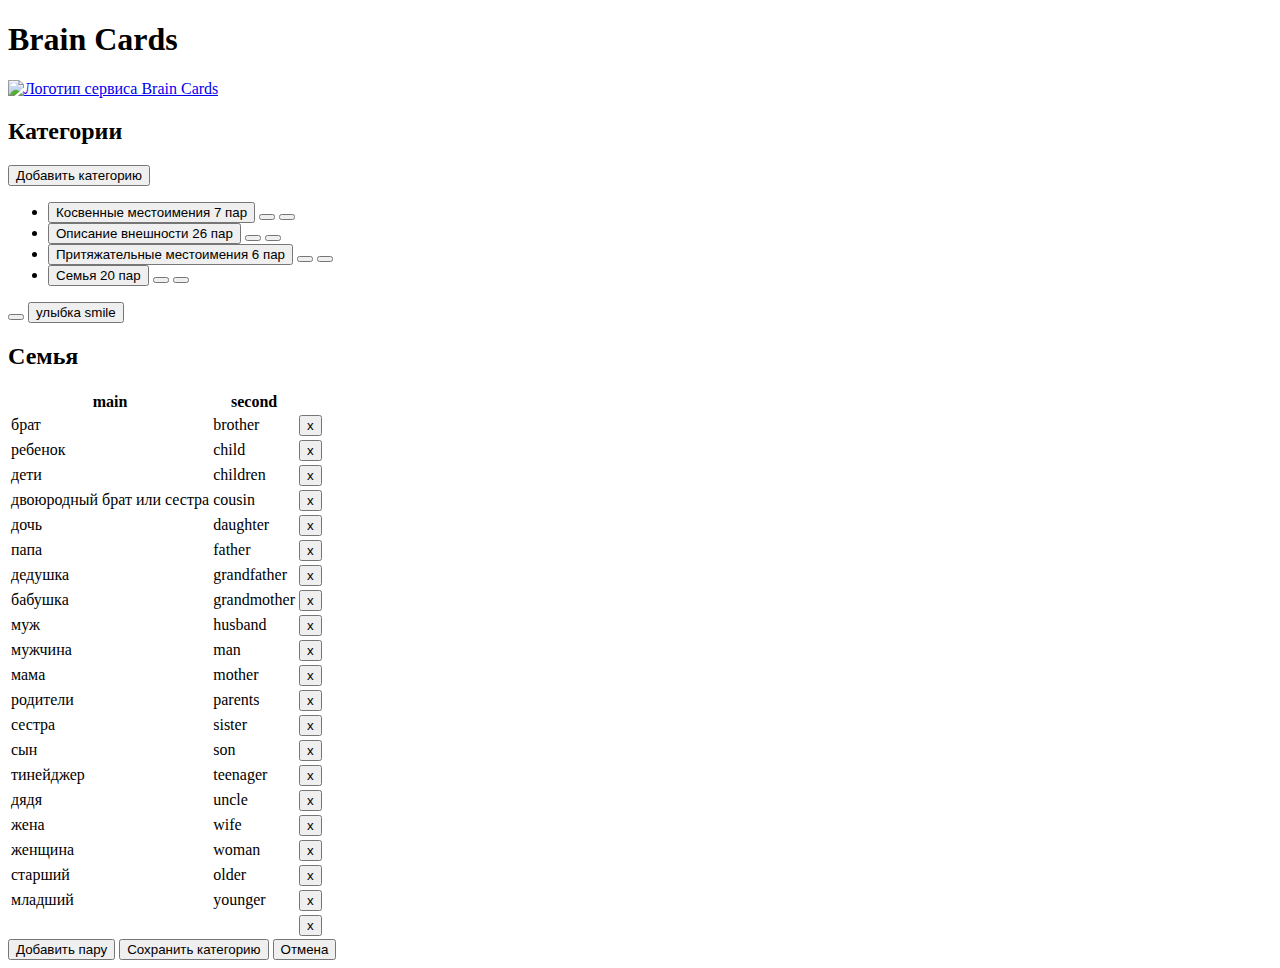
==== src/index copy.html @ df12809b "Init" ====
<!DOCTYPE html>
<html lang="ru">

<head>
  <meta charset="UTF-8">
  <meta http-equiv="X-UA-Compatible" content="IE=edge">
  <meta name="viewport" content="width=device-width, initial-scale=1.0">
  <title>Brain Cards</title>
  <link rel="stylesheet" href="css/normalize.css">
  <link rel="stylesheet" href="css/style.css">
</head>

<body>
  <h1 class="visually-hidden">Brain Cards</h1>
  <header class="header">
    <div class="container header__container">
      <a class="header__logo-link" href="#">
        <img class="header__logo" src="img/logo.svg" alt="Логотип сервиса Brain Cards">
      </a>
      <h2 class="header__subtitle">Категории</h2>
      <button class="header__btn">Добавить категорию</button>
    </div>
  </header>

  <main id="app">
    <section class="category section-offset">
      <div class="container">
        <ul class="category__list">
          <li class="category__item" data-id="bc2iv1cwi6ht">
            <button class="category__card">
              <span class="category__title">Косвенные местоимения</span>
              <span class="category__pairs">7 пар</span>
            </button>
            <button class="category__btn category__edit" aria-label="редактировать"></button>
            <button class="category__btn category__del" aria-label="удалить"></button>
          </li>

          <li class="category__item" data-id="bcbop5qmm9sy">
            <button class="category__card">
              <span class="category__title">Описание внешности</span>
              <span class="category__pairs">26 пар</span>
            </button>
            <button class="category__btn category__edit" aria-label="редактировать"></button>
            <button class="category__btn category__del" aria-label="удалить"></button>
          </li>

          <li class="category__item" data-id="bc93pfmb4nhw">
            <button class="category__card">
              <span class="category__title">Притяжательные местоимения</span>
              <span class="category__pairs">6 пар</span>
            </button>
            <button class="category__btn category__edit" aria-label="редактировать"></button>
            <button class="category__btn category__del" aria-label="удалить"></button>
          </li>

          <li class="category__item" data-id="bczp358gktzy">
            <button class="category__card">
              <span class="category__title">Семья</span>
              <span class="category__pairs">20 пар</span>
            </button>
            <button class="category__btn category__edit" aria-label="редактировать"></button>
            <button class="category__btn category__del" aria-label="удалить"></button>
          </li>
        </ul>
      </div>
    </section>

    <section class="card section-offset">
      <div class="container card__container">
        <button class="card__return" aria-label="Возврат к категориям"></button>
        <button class="card__item">
          <span class="card__front">улыбка</span>
          <span class="card__back">smile</span>
        </button>
      </div>
    </section>

    <section class="edit section-offset">
      <div class="container edit__container">
        <h2 class="edit__title" contenteditable="true" title="Можно редактировать">Семья</h2>
        <table class="edit__table table">
          <thead>
            <tr>
              <th class="table__cell">main</th>
              <th class="table__cell">second</th>
              <th class="table__cell"></th>
            </tr>
          </thead>
          <tbody>
            <tr>
              <td class="table__cell table__cell_one" contenteditable="true">брат</td>
              <td class="table__cell table__cell_two" contenteditable="true">brother</td>
              <td class="table__cell"><button class="table__del">x</button></td>
            </tr>
            <tr>
              <td class="table__cell table__cell_one" contenteditable="true">ребенок</td>
              <td class="table__cell table__cell_two" contenteditable="true">child</td>
              <td class="table__cell"><button class="table__del">x</button></td>
            </tr>
            <tr>
              <td class="table__cell table__cell_one" contenteditable="true">дети</td>
              <td class="table__cell table__cell_two" contenteditable="true">children</td>
              <td class="table__cell"><button class="table__del">x</button></td>
            </tr>
            <tr>
              <td class="table__cell table__cell_one" contenteditable="true">двоюродный брат или сестра</td>
              <td class="table__cell table__cell_two" contenteditable="true">cousin</td>
              <td class="table__cell"><button class="table__del">x</button></td>
            </tr>
            <tr>
              <td class="table__cell table__cell_one" contenteditable="true">дочь</td>
              <td class="table__cell table__cell_two" contenteditable="true">daughter</td>
              <td class="table__cell"><button class="table__del">x</button></td>
            </tr>
            <tr>
              <td class="table__cell table__cell_one" contenteditable="true">папа</td>
              <td class="table__cell table__cell_two" contenteditable="true">father</td>
              <td class="table__cell"><button class="table__del">x</button></td>
            </tr>
            <tr>
              <td class="table__cell table__cell_one" contenteditable="true">дедушка</td>
              <td class="table__cell table__cell_two" contenteditable="true">grandfather</td>
              <td class="table__cell"><button class="table__del">x</button></td>
            </tr>
            <tr>
              <td class="table__cell table__cell_one" contenteditable="true">бабушка</td>
              <td class="table__cell table__cell_two" contenteditable="true">grandmother</td>
              <td class="table__cell"><button class="table__del">x</button></td>
            </tr>
            <tr>
              <td class="table__cell table__cell_one" contenteditable="true">муж</td>
              <td class="table__cell table__cell_two" contenteditable="true">husband</td>
              <td class="table__cell"><button class="table__del">x</button></td>
            </tr>
            <tr>
              <td class="table__cell table__cell_one" contenteditable="true">мужчина</td>
              <td class="table__cell table__cell_two" contenteditable="true">man</td>
              <td class="table__cell"><button class="table__del">x</button></td>
            </tr>
            <tr>
              <td class="table__cell table__cell_one" contenteditable="true">мама</td>
              <td class="table__cell table__cell_two" contenteditable="true">mother</td>
              <td class="table__cell"><button class="table__del">x</button></td>
            </tr>
            <tr>
              <td class="table__cell table__cell_one" contenteditable="true">родители</td>
              <td class="table__cell table__cell_two" contenteditable="true">parents</td>
              <td class="table__cell"><button class="table__del">x</button></td>
            </tr>
            <tr>
              <td class="table__cell table__cell_one" contenteditable="true">сестра</td>
              <td class="table__cell table__cell_two" contenteditable="true">sister</td>
              <td class="table__cell"><button class="table__del">x</button></td>
            </tr>
            <tr>
              <td class="table__cell table__cell_one" contenteditable="true">сын</td>
              <td class="table__cell table__cell_two" contenteditable="true">son</td>
              <td class="table__cell"><button class="table__del">x</button></td>
            </tr>
            <tr>
              <td class="table__cell table__cell_one" contenteditable="true">тинейджер</td>
              <td class="table__cell table__cell_two" contenteditable="true">teenager</td>
              <td class="table__cell"><button class="table__del">x</button></td>
            </tr>
            <tr>
              <td class="table__cell table__cell_one" contenteditable="true">дядя</td>
              <td class="table__cell table__cell_two" contenteditable="true">uncle</td>
              <td class="table__cell"><button class="table__del">x</button></td>
            </tr>
            <tr>
              <td class="table__cell table__cell_one" contenteditable="true">жена</td>
              <td class="table__cell table__cell_two" contenteditable="true">wife</td>
              <td class="table__cell"><button class="table__del">x</button></td>
            </tr>
            <tr>
              <td class="table__cell table__cell_one" contenteditable="true">женщина</td>
              <td class="table__cell table__cell_two" contenteditable="true">woman</td>
              <td class="table__cell"><button class="table__del">x</button></td>
            </tr>
            <tr>
              <td class="table__cell table__cell_one" contenteditable="true">старший</td>
              <td class="table__cell table__cell_two" contenteditable="true">older</td>
              <td class="table__cell"><button class="table__del">x</button></td>
            </tr>
            <tr>
              <td class="table__cell table__cell_one" contenteditable="true">младший</td>
              <td class="table__cell table__cell_two" contenteditable="true">younger</td>
              <td class="table__cell"><button class="table__del">x</button></td>
            </tr>
            <tr>
              <td class="table__cell table__cell_one" contenteditable="true"></td>
              <td class="table__cell table__cell_two" contenteditable="true"></td>
              <td class="table__cell"><button class="table__del">x</button></td>
            </tr>
          </tbody>
        </table>
        <div class="edit__btn-wrapper">
          <button class="edit__btn edit__add-row">Добавить пару</button>
          <button class="edit__btn edit__save" data-id="bczp358gktzy">Сохранить категорию</button>
          <button class="edit__btn edit__cancel">Отмена</button>
        </div>
      </div>
    </section>
  </main>
</body>

</html>
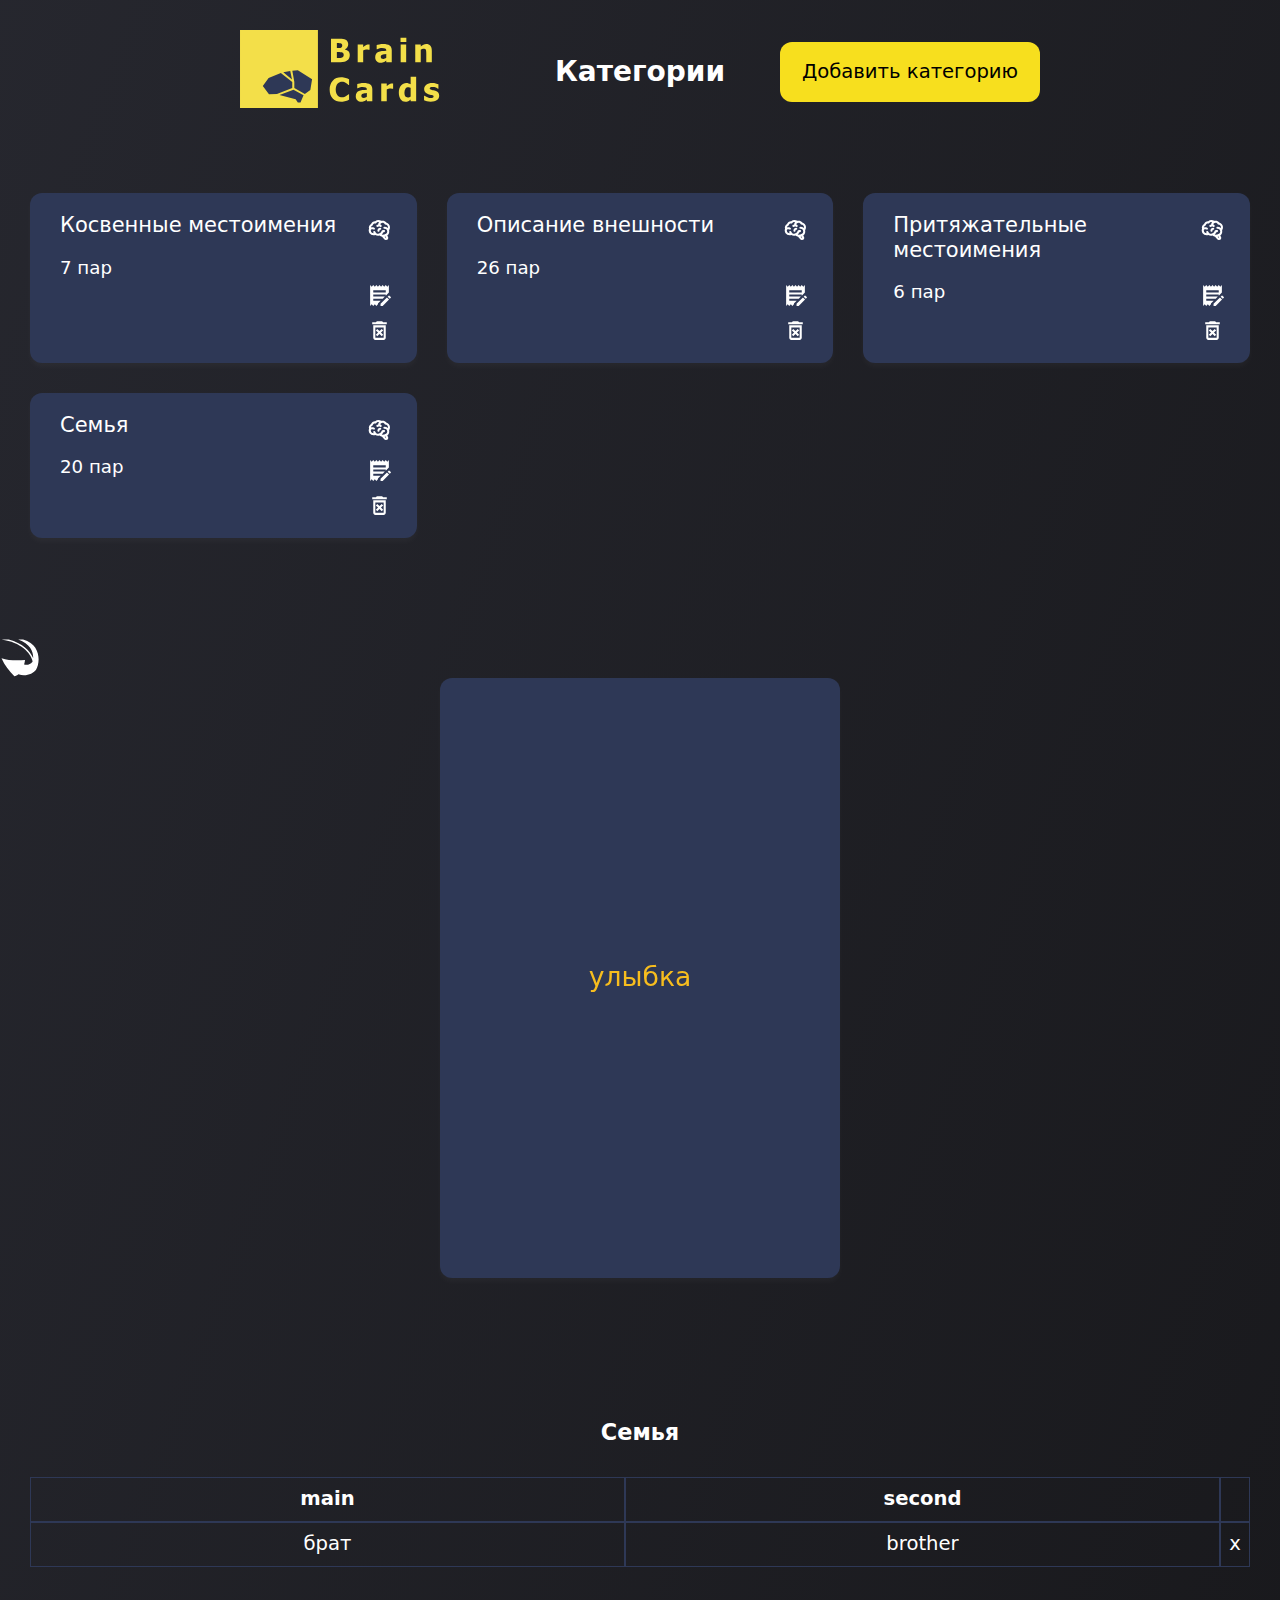
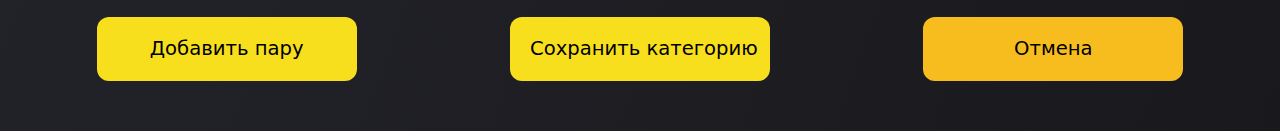
==== commit ad10d55b: "Day 2" ====
--- a/src/index copy.html
+++ b/src/index copy.html
@@ -92,106 +92,6 @@
               <td class="table__cell table__cell_two" contenteditable="true">brother</td>
               <td class="table__cell"><button class="table__del">x</button></td>
             </tr>
-            <tr>
-              <td class="table__cell table__cell_one" contenteditable="true">ребенок</td>
-              <td class="table__cell table__cell_two" contenteditable="true">child</td>
-              <td class="table__cell"><button class="table__del">x</button></td>
-            </tr>
-            <tr>
-              <td class="table__cell table__cell_one" contenteditable="true">дети</td>
-              <td class="table__cell table__cell_two" contenteditable="true">children</td>
-              <td class="table__cell"><button class="table__del">x</button></td>
-            </tr>
-            <tr>
-              <td class="table__cell table__cell_one" contenteditable="true">двоюродный брат или сестра</td>
-              <td class="table__cell table__cell_two" contenteditable="true">cousin</td>
-              <td class="table__cell"><button class="table__del">x</button></td>
-            </tr>
-            <tr>
-              <td class="table__cell table__cell_one" contenteditable="true">дочь</td>
-              <td class="table__cell table__cell_two" contenteditable="true">daughter</td>
-              <td class="table__cell"><button class="table__del">x</button></td>
-            </tr>
-            <tr>
-              <td class="table__cell table__cell_one" contenteditable="true">папа</td>
-              <td class="table__cell table__cell_two" contenteditable="true">father</td>
-              <td class="table__cell"><button class="table__del">x</button></td>
-            </tr>
-            <tr>
-              <td class="table__cell table__cell_one" contenteditable="true">дедушка</td>
-              <td class="table__cell table__cell_two" contenteditable="true">grandfather</td>
-              <td class="table__cell"><button class="table__del">x</button></td>
-            </tr>
-            <tr>
-              <td class="table__cell table__cell_one" contenteditable="true">бабушка</td>
-              <td class="table__cell table__cell_two" contenteditable="true">grandmother</td>
-              <td class="table__cell"><button class="table__del">x</button></td>
-            </tr>
-            <tr>
-              <td class="table__cell table__cell_one" contenteditable="true">муж</td>
-              <td class="table__cell table__cell_two" contenteditable="true">husband</td>
-              <td class="table__cell"><button class="table__del">x</button></td>
-            </tr>
-            <tr>
-              <td class="table__cell table__cell_one" contenteditable="true">мужчина</td>
-              <td class="table__cell table__cell_two" contenteditable="true">man</td>
-              <td class="table__cell"><button class="table__del">x</button></td>
-            </tr>
-            <tr>
-              <td class="table__cell table__cell_one" contenteditable="true">мама</td>
-              <td class="table__cell table__cell_two" contenteditable="true">mother</td>
-              <td class="table__cell"><button class="table__del">x</button></td>
-            </tr>
-            <tr>
-              <td class="table__cell table__cell_one" contenteditable="true">родители</td>
-              <td class="table__cell table__cell_two" contenteditable="true">parents</td>
-              <td class="table__cell"><button class="table__del">x</button></td>
-            </tr>
-            <tr>
-              <td class="table__cell table__cell_one" contenteditable="true">сестра</td>
-              <td class="table__cell table__cell_two" contenteditable="true">sister</td>
-              <td class="table__cell"><button class="table__del">x</button></td>
-            </tr>
-            <tr>
-              <td class="table__cell table__cell_one" contenteditable="true">сын</td>
-              <td class="table__cell table__cell_two" contenteditable="true">son</td>
-              <td class="table__cell"><button class="table__del">x</button></td>
-            </tr>
-            <tr>
-              <td class="table__cell table__cell_one" contenteditable="true">тинейджер</td>
-              <td class="table__cell table__cell_two" contenteditable="true">teenager</td>
-              <td class="table__cell"><button class="table__del">x</button></td>
-            </tr>
-            <tr>
-              <td class="table__cell table__cell_one" contenteditable="true">дядя</td>
-              <td class="table__cell table__cell_two" contenteditable="true">uncle</td>
-              <td class="table__cell"><button class="table__del">x</button></td>
-            </tr>
-            <tr>
-              <td class="table__cell table__cell_one" contenteditable="true">жена</td>
-              <td class="table__cell table__cell_two" contenteditable="true">wife</td>
-              <td class="table__cell"><button class="table__del">x</button></td>
-            </tr>
-            <tr>
-              <td class="table__cell table__cell_one" contenteditable="true">женщина</td>
-              <td class="table__cell table__cell_two" contenteditable="true">woman</td>
-              <td class="table__cell"><button class="table__del">x</button></td>
-            </tr>
-            <tr>
-              <td class="table__cell table__cell_one" contenteditable="true">старший</td>
-              <td class="table__cell table__cell_two" contenteditable="true">older</td>
-              <td class="table__cell"><button class="table__del">x</button></td>
-            </tr>
-            <tr>
-              <td class="table__cell table__cell_one" contenteditable="true">младший</td>
-              <td class="table__cell table__cell_two" contenteditable="true">younger</td>
-              <td class="table__cell"><button class="table__del">x</button></td>
-            </tr>
-            <tr>
-              <td class="table__cell table__cell_one" contenteditable="true"></td>
-              <td class="table__cell table__cell_two" contenteditable="true"></td>
-              <td class="table__cell"><button class="table__del">x</button></td>
-            </tr>
           </tbody>
         </table>
         <div class="edit__btn-wrapper">
--- a/src/css/style.css
+++ b/src/css/style.css
@@ -0,0 +1,496 @@
+html {
+  box-sizing: border-box;
+  font-size: 14px;
+  min-width: 320px;
+}
+
+*,
+*::after,
+*::before {
+  box-sizing: inherit;
+}
+
+body {
+
+  min-height: 100vh;
+  font-family: system-ui, -apple-system, BlinkMacSystemFont, 'Segoe UI', Roboto,
+    Oxygen, Ubuntu, Cantarell, 'Open Sans', 'Helvetica Neue', sans-serif;
+  font-size: 1.4rem;
+  font-weight: 500;
+  background: linear-gradient(289.8deg, #17171a -14.78%, #282931 116.5%),
+    #ffffff;
+  color: #ffffff;
+}
+
+a {
+  text-decoration: none;
+  color: inherit;
+}
+
+button {
+  padding: 0;
+  border: none;
+  background-color: transparent;
+  font: inherit;
+  color: inherit;
+  cursor: pointer;
+}
+
+ul {
+  list-style: none;
+  margin: 0;
+  padding: 0;
+}
+
+h1,
+h2,
+h3,
+p {
+  margin: 0;
+}
+
+.visually-hidden {
+  position: fixed;
+  transform: scale(0);
+}
+
+.container {
+  max-width: 1300px;
+  margin: 0 auto;
+  padding: 0 30px;
+}
+
+.section-offset {
+  padding: 50px 0;
+}
+
+.server-error {
+  padding: 50px 0;
+  text-align: center;
+  font-size: 2rem;
+}
+
+.header {
+  padding: 30px 0;
+}
+
+.header__container {
+  display: grid;
+  grid-template-columns: repeat(3, 1fr);
+  align-items: center;
+  justify-self: start;
+  gap: 30px 10px;
+}
+
+
+.header__logo-link {
+  justify-self: start;
+}
+
+.header__logo {
+  width: 200px;
+}
+
+.header__subtitle {
+  text-align: center;
+  justify-self: center;
+  font-size: 2rem;
+}
+
+.header__btn {
+  justify-self: end;
+  display: block;
+  text-align: center;
+  background-color: #f7df1e;
+  color: #000000;
+  width: 260px;
+  line-height: 20px;
+  max-width: 100%;
+  padding: 20px;
+  border-radius: 12px;
+  transition: background-color 0.2s ease-in-out;
+}
+
+.header__btn:hover {
+  background-color: #f7bd1e;
+}
+
+.category__list {
+  display: grid;
+  grid-template-columns: repeat(auto-fit, minmax(300px, 1fr));
+  justify-content: center;
+  gap: 30px;
+}
+
+.category__item {
+  position: relative;
+  overflow: hidden;
+  border-radius: 12px;
+  background-color: #2e3856;
+  box-shadow: 0 4px 6px 0 rgba(255, 255, 255, 0.03);
+}
+
+.category__item:after {
+  content: '';
+  display: block;
+  position: absolute;
+  left: 0;
+  right: 0;
+  bottom: 0;
+  height: 10px;
+  transition: background-color 0.2s ease-in-out;
+}
+
+.category__item:hover::after {
+  background-color: #f7bd1e;
+}
+
+.category__card {
+  display: flex;
+  flex-direction: column;
+  padding: 20px 60px 60px 30px;
+  text-align: left;
+  width: 100%;
+  height: 100%;
+}
+
+.category__card:after {
+  content: '';
+  position: absolute;
+  top: 25px;
+  right: 25px;
+  width: 25px;
+  height: 25px;
+  background-image: url("data:image/svg+xml,%3Csvg xmlns='http://www.w3.org/2000/svg' width='1em' height='1em' viewBox='0 0 24 24'%3E%3Cpath fill='%23ffffff' d='M21.33 12.91c.09 1.55-.62 3.04-1.89 3.95l.77 1.49c.23.45.26.98.06 1.45c-.19.47-.58.84-1.06 1l-.79.25a1.687 1.687 0 0 1-1.86-.55L14.44 18c-.89-.15-1.73-.53-2.44-1.1c-.5.15-1 .23-1.5.23c-.88 0-1.76-.27-2.5-.79c-.53.16-1.07.23-1.62.22c-.79.01-1.57-.15-2.3-.45a4.105 4.105 0 0 1-2.43-3.61c-.08-.72.04-1.45.35-2.11c-.29-.75-.32-1.57-.07-2.33C2.3 7.11 3 6.32 3.87 5.82c.58-1.69 2.21-2.82 4-2.7c1.6-1.5 4.05-1.66 5.83-.37c.42-.11.86-.17 1.3-.17c1.36-.03 2.65.57 3.5 1.64c2.04.53 3.5 2.35 3.58 4.47c.05 1.11-.25 2.2-.86 3.13c.07.36.11.72.11 1.09m-5-1.41c.57.07 1.02.5 1.02 1.07a1 1 0 0 1-1 1h-.63c-.32.9-.88 1.69-1.62 2.29c.25.09.51.14.77.21c5.13-.07 4.53-3.2 4.53-3.25a2.592 2.592 0 0 0-2.69-2.49a1 1 0 0 1-1-1a1 1 0 0 1 1-1c1.23.03 2.41.49 3.33 1.3c.05-.29.08-.59.08-.89c-.06-1.24-.62-2.32-2.87-2.53c-1.25-2.96-4.4-1.32-4.4-.4c-.03.23.21.72.25.75a1 1 0 0 1 1 1c0 .55-.45 1-1 1c-.53-.02-1.03-.22-1.43-.56c-.48.31-1.03.5-1.6.56c-.57.05-1.04-.35-1.07-.9a.968.968 0 0 1 .88-1.1c.16-.02.94-.14.94-.77c0-.66.25-1.29.68-1.79c-.92-.25-1.91.08-2.91 1.29C6.75 5 6 5.25 5.45 7.2C4.5 7.67 4 8 3.78 9c1.08-.22 2.19-.13 3.22.25c.5.19.78.75.59 1.29c-.19.52-.77.78-1.29.59c-.73-.32-1.55-.34-2.3-.06c-.32.27-.32.83-.32 1.27c0 .74.37 1.43 1 1.83c.53.27 1.12.41 1.71.4c-.15-.26-.28-.53-.39-.81a1.038 1.038 0 0 1 1.96-.68c.4 1.14 1.42 1.92 2.62 2.05c1.37-.07 2.59-.88 3.19-2.13c.23-1.38 1.34-1.5 2.56-1.5m2 7.47l-.62-1.3l-.71.16l1 1.25l.33-.11m-4.65-8.61a1 1 0 0 0-.91-1.03c-.71-.04-1.4.2-1.93.67c-.57.58-.87 1.38-.84 2.19a1 1 0 0 0 1 1c.57 0 1-.45 1-1c0-.27.07-.54.23-.76c.12-.1.27-.15.43-.15c.55.03 1.02-.38 1.02-.92Z'/%3E%3C/svg%3E");
+  background-size: contain;
+  background-position: center;
+  transition: transform 0.2s ease-in-out;
+}
+
+.category__card:hover:after {
+  transform: scale(1.5);
+  background-image: url("data:image/svg+xml,%3Csvg xmlns='http://www.w3.org/2000/svg' width='1em' height='1em' viewBox='0 0 24 24'%3E%3Cpath fill='%23f7bd1e' d='M21.33 12.91c.09 1.55-.62 3.04-1.89 3.95l.77 1.49c.23.45.26.98.06 1.45c-.19.47-.58.84-1.06 1l-.79.25a1.687 1.687 0 0 1-1.86-.55L14.44 18c-.89-.15-1.73-.53-2.44-1.1c-.5.15-1 .23-1.5.23c-.88 0-1.76-.27-2.5-.79c-.53.16-1.07.23-1.62.22c-.79.01-1.57-.15-2.3-.45a4.105 4.105 0 0 1-2.43-3.61c-.08-.72.04-1.45.35-2.11c-.29-.75-.32-1.57-.07-2.33C2.3 7.11 3 6.32 3.87 5.82c.58-1.69 2.21-2.82 4-2.7c1.6-1.5 4.05-1.66 5.83-.37c.42-.11.86-.17 1.3-.17c1.36-.03 2.65.57 3.5 1.64c2.04.53 3.5 2.35 3.58 4.47c.05 1.11-.25 2.2-.86 3.13c.07.36.11.72.11 1.09m-5-1.41c.57.07 1.02.5 1.02 1.07a1 1 0 0 1-1 1h-.63c-.32.9-.88 1.69-1.62 2.29c.25.09.51.14.77.21c5.13-.07 4.53-3.2 4.53-3.25a2.592 2.592 0 0 0-2.69-2.49a1 1 0 0 1-1-1a1 1 0 0 1 1-1c1.23.03 2.41.49 3.33 1.3c.05-.29.08-.59.08-.89c-.06-1.24-.62-2.32-2.87-2.53c-1.25-2.96-4.4-1.32-4.4-.4c-.03.23.21.72.25.75a1 1 0 0 1 1 1c0 .55-.45 1-1 1c-.53-.02-1.03-.22-1.43-.56c-.48.31-1.03.5-1.6.56c-.57.05-1.04-.35-1.07-.9a.968.968 0 0 1 .88-1.1c.16-.02.94-.14.94-.77c0-.66.25-1.29.68-1.79c-.92-.25-1.91.08-2.91 1.29C6.75 5 6 5.25 5.45 7.2C4.5 7.67 4 8 3.78 9c1.08-.22 2.19-.13 3.22.25c.5.19.78.75.59 1.29c-.19.52-.77.78-1.29.59c-.73-.32-1.55-.34-2.3-.06c-.32.27-.32.83-.32 1.27c0 .74.37 1.43 1 1.83c.53.27 1.12.41 1.71.4c-.15-.26-.28-.53-.39-.81a1.038 1.038 0 0 1 1.96-.68c.4 1.14 1.42 1.92 2.62 2.05c1.37-.07 2.59-.88 3.19-2.13c.23-1.38 1.34-1.5 2.56-1.5m2 7.47l-.62-1.3l-.71.16l1 1.25l.33-.11m-4.65-8.61a1 1 0 0 0-.91-1.03c-.71-.04-1.4.2-1.93.67c-.57.58-.87 1.38-.84 2.19a1 1 0 0 0 1 1c.57 0 1-.45 1-1c0-.27.07-.54.23-.76c.12-.1.27-.15.43-.15c.55.03 1.02-.38 1.02-.92Z'/%3E%3C/svg%3E");
+}
+
+.category__title {
+  font-size: 1.5rem;
+  margin-bottom: 20px;
+}
+
+.category__pairs {
+  font-size: 1.3rem;
+}
+
+.category__btn {
+  position: absolute;
+  z-index: 5;
+  bottom: 20px;
+  display: block;
+  width: 25px;
+  height: 25px;
+  background-size: contain;
+  background-repeat: no-repeat;
+  background-position: center;
+  transition: opacity 0.3s ease-in-out;
+}
+
+.category__edit {
+  right: 25px;
+  bottom: 55px;
+  transition: transform 0.2s ease-in-out;
+  background-image: url("data:image/svg+xml,%3Csvg xmlns='http://www.w3.org/2000/svg' width='1em' height='1em' viewBox='0 0 24 24'%3E%3Cpath fill='%23ffffff' d='m3 22l1.5-1.5L6 22l1.5-1.5L9 22l1.5-1.5v-.87L13.13 17H6v-2h9.13l2-2H6v-2h12v1.13l3-3V2l-1.5 1.5L18 2l-1.5 1.5L15 2l-1.5 1.5L12 2l-1.5 1.5L9 2L7.5 3.5L6 2L4.5 3.5L3 2v20M6 9V7h12v2H6m7 13v-2.04l6.13-6.13l2.04 2.04L15.04 22H13m8-9.97a.5.5 0 0 1 .53.12l1.32 1.32c.2.2.2.53 0 .72l-.98.98l-2.04-2.04l.98-.98l.02-.02c.05-.04.11-.08.17-.1Z'/%3E%3C/svg%3E");
+}
+
+.category__edit:hover {
+  transform: scale(1.5);
+  background-image: url("data:image/svg+xml,%3Csvg xmlns='http://www.w3.org/2000/svg' width='1em' height='1em' viewBox='0 0 24 24'%3E%3Cpath fill='%23f7bd1e' d='m3 22l1.5-1.5L6 22l1.5-1.5L9 22l1.5-1.5v-.87L13.13 17H6v-2h9.13l2-2H6v-2h12v1.13l3-3V2l-1.5 1.5L18 2l-1.5 1.5L15 2l-1.5 1.5L12 2l-1.5 1.5L9 2L7.5 3.5L6 2L4.5 3.5L3 2v20M6 9V7h12v2H6m7 13v-2.04l6.13-6.13l2.04 2.04L15.04 22H13m8-9.97a.5.5 0 0 1 .53.12l1.32 1.32c.2.2.2.53 0 .72l-.98.98l-2.04-2.04l.98-.98l.02-.02c.05-.04.11-.08.17-.1Z'/%3E%3C/svg%3E");
+}
+
+.category__del {
+  right: 25px;
+  transition: transform 0.2s ease-in-out;
+  background-image: url("data:image/svg+xml,%3Csvg xmlns='http://www.w3.org/2000/svg' width='24' height='24' viewBox='0 0 24 24'%3E%3Cpath fill='%23ffffff' d='M14.12 10.47L12 12.59l-2.13-2.12l-1.41 1.41L10.59 14l-2.12 2.12l1.41 1.41L12 15.41l2.12 2.12l1.41-1.41L13.41 14l2.12-2.12zM15.5 4l-1-1h-5l-1 1H5v2h14V4zM6 19c0 1.1.9 2 2 2h8c1.1 0 2-.9 2-2V7H6v12zM8 9h8v10H8V9z'/%3E%3C/svg%3E");
+}
+
+.category__del:hover {
+  transform: scale(1.5);
+  background-image: url("data:image/svg+xml,%3Csvg xmlns='http://www.w3.org/2000/svg' width='24' height='24' viewBox='0 0 24 24'%3E%3Cpath fill='%23f7bd1e' d='M14.12 10.47L12 12.59l-2.13-2.12l-1.41 1.41L10.59 14l-2.12 2.12l1.41 1.41L12 15.41l2.12 2.12l1.41-1.41L13.41 14l2.12-2.12zM15.5 4l-1-1h-5l-1 1H5v2h14V4zM6 19c0 1.1.9 2 2 2h8c1.1 0 2-.9 2-2V7H6v12zM8 9h8v10H8V9z'/%3E%3C/svg%3E");
+}
+
+.card {
+  min-height: calc(100vh - 120px);
+  display: flex;
+  flex-direction: column;
+}
+
+.card__container {
+  position: relative;
+  flex-grow: 1;
+  width: 100%;
+  display: flex;
+  justify-content: center;
+  align-items: center;
+}
+
+.card__return {
+  position: absolute;
+  top: 0;
+  left: 0;
+  display: block;
+  width: 40px;
+  height: 40px;
+  background-image: url("data:image/svg+xml,%3Csvg width='512' height='512' viewBox='0 0 512 512' fill='%23ffffff' xmlns='http://www.w3.org/2000/svg'%3E%3Cpath d='M19.8281 18.2561L19.8261 18.2711C269.468 55.2661 391.73 188.254 417.146 296.281C415.052 302.258 412.65 307.325 410.078 311.249C392.788 337.632 347.556 351.324 308.424 339.845C314.408 320.095 318.556 300.011 320.494 280.725C225.034 288.902 107.95 289.145 19.2871 258.083C61.0141 353.4 118.612 422.548 184.27 488.163C202.566 485.999 220.077 476.813 236.107 462.793C321.325 497.46 424.173 460.238 462.855 402.113C509.777 331.613 536.925 84.5931 295.393 18.2571H232.81C393.136 73.1311 428.54 185.997 424.383 257.287C387.233 163.66 286.703 65.4321 112.003 18.2571H19.8301L19.8281 18.2561Z' /%3E%3C/svg%3E%0A");
+  background-position: center;
+  background-size: contain;
+  background-repeat: no-repeat;
+}
+
+.card__return:hover {
+  background-image: url("data:image/svg+xml,%3Csvg width='512' height='512' viewBox='0 0 512 512' fill='%23f7bd1e' xmlns='http://www.w3.org/2000/svg'%3E%3Cpath d='M19.8281 18.2561L19.8261 18.2711C269.468 55.2661 391.73 188.254 417.146 296.281C415.052 302.258 412.65 307.325 410.078 311.249C392.788 337.632 347.556 351.324 308.424 339.845C314.408 320.095 318.556 300.011 320.494 280.725C225.034 288.902 107.95 289.145 19.2871 258.083C61.0141 353.4 118.612 422.548 184.27 488.163C202.566 485.999 220.077 476.813 236.107 462.793C321.325 497.46 424.173 460.238 462.855 402.113C509.777 331.613 536.925 84.5931 295.393 18.2571H232.81C393.136 73.1311 428.54 185.997 424.383 257.287C387.233 163.66 286.703 65.4321 112.003 18.2571H19.8301L19.8281 18.2561Z' /%3E%3C/svg%3E%0A");
+}
+
+.card__return:after {
+  content: 'назад';
+  position: absolute;
+  bottom: -18px;
+  right: -100%;
+  opacity: 0;
+}
+
+.card__return:hover:after {
+  transition: opacity 0.3s ease-in-out;
+  opacity: 1;
+}
+
+.card__item {
+  width: 100%;
+  max-width: 400px;
+  min-height: 600px;
+  perspective: 1000px;
+}
+
+.card__front,
+.card__back {
+  position: absolute;
+  padding: 20px;
+  background-color: #2e3856;
+  font-size: 1.9rem;
+  width: 100%;
+  height: 100%;
+  left: 0;
+  top: 0;
+  display: flex;
+  justify-content: center;
+  align-items: center;
+  transition: transform 1s linear;
+  -webkit-backface-visibility: hidden;
+          backface-visibility: hidden;
+  border-radius: 12px;
+
+  box-shadow: 0 4px 6px 0 rgba(255, 255, 255, 0.03);
+  border: 10px solid transparent;
+  transition: all 0.2s ease-in-out;
+}
+
+.card__front {
+  background-color: #2e3856;
+  color: #f7bd1e;
+}
+.card__back {
+  background-color: #f7bd1e;
+  color: #2e3856;
+  transform: rotateY(180deg);
+}
+
+.card__item_flipped .card__front {
+  transform: rotateY(180deg);
+}
+
+.card__item_flipped .card__back {
+  transform: rotateY(360deg);
+}
+
+.table {
+  width: 100%;
+  border-collapse: collapse;
+  text-align: center;
+  margin-bottom: 50px;
+}
+
+tr {
+  display: flex;
+}
+
+.table__cell {
+  border: 1px solid #2e3856;
+  padding: 10px;
+  flex: 1 0;
+}
+
+.table__cell:last-child {
+  flex: 0 0 30px;
+  padding: 0;
+  display: flex;
+  align-items: center;
+  justify-content: center;
+}
+
+.table__cell:focus {
+  outline: 1px solid #f7bd1e;
+  outline-offset: -2px;
+}
+
+.table__del:focus {
+  border-radius: 3px;
+  width: 18px;
+  height: 18px;
+  line-height: 18px;
+  outline: 1px solid #f7bd1e;
+  outline-offset: 2px;
+}
+
+.edit__btn-wrapper {
+  display: flex;
+  gap: 20px;
+  flex-wrap: wrap;
+  justify-content: space-around;
+}
+
+.edit__btn {
+  white-space: nowrap;
+}
+
+.edit__title {
+  font-size: 1.6rem;
+  text-align: center;
+  margin-bottom: 30px;
+  border: 2px solid transparent;
+  outline: none;
+}
+
+.edit__title_change {
+  border-color: #f7bd1e;
+}
+
+.edit__btn {
+  text-align: center;
+  background-color: #f7df1e;
+  color: #000000;
+  width: 260px;
+  line-height: 20px;
+  max-width: 100%;
+  padding: 20px;
+  border-radius: 12px;
+  transition: background-color 0.2s ease-in-out;
+}
+
+.edit__btn:hover {
+  background-color: #f7bd1e;
+}
+
+.edit__cancel {
+  background-color: #f7bd1e;
+  border: 2px solid transparent;
+  transition: border-color 0.2s ease-in-out;
+}
+
+.edit__cancel:hover {
+  border-color: #fff;
+}
+
+.alert {
+  z-index: 999;
+  display: flex;
+  position: fixed;
+  right: 50px;
+  bottom: 50px;
+  align-items: center;
+  justify-content: center;
+  width: 350px;
+  min-height: 100px;
+  padding: 30px;
+  text-align: center;
+  border-radius: 10px;
+  background-color: #f7bd1e;
+  color: #282931;
+  font-size: 1.5rem;
+  opacity: 0;
+  transition: opacity 0.2s ease-in-out;
+}
+
+.alert_show {
+  opacity: 1;
+}
+
+@media (max-width: 960px) {
+  .header__container {
+    grid-template-columns: repeat(2, 1fr);
+  }
+
+  .header__subtitle {
+    order: 2;
+    grid-column: 1 / 3;
+  }
+}
+
+@media (max-width: 768px) {
+  body {
+    font-size: 1rem;
+  }
+
+  .container {
+    padding: 0 10px;
+  }
+
+  .header__logo {
+    width: 160px;
+  }
+
+  .header__btn {
+    max-width: 200px;
+    padding: 1rem;
+  }
+
+  .card__container {
+    padding-top: 50px;
+  }
+
+  .alert {
+    width: 280px;
+    min-height: 60px;
+    font-size: 1.2rem;
+    right: 20px;
+    bottom: 30px;
+  }
+}
+
+@media (max-width: 480px) {
+  .section-offset {
+    padding: 30px 0;
+  }
+
+  .header {
+    padding: 10px 0;
+  }
+
+  .header__btn {
+    font-size: 0;
+    padding: 0;
+    width: 40px;
+    height: 40px;
+    display: flex;
+    align-items: center;
+    justify-content: center;
+  }
+
+  .header__btn:after {
+    content: '+';
+    font-size: 2.2rem;
+    line-height: 2.2rem;
+    color: #282931;
+  }
+
+  .card__item {
+    min-height: 130vw;
+  }
+}
